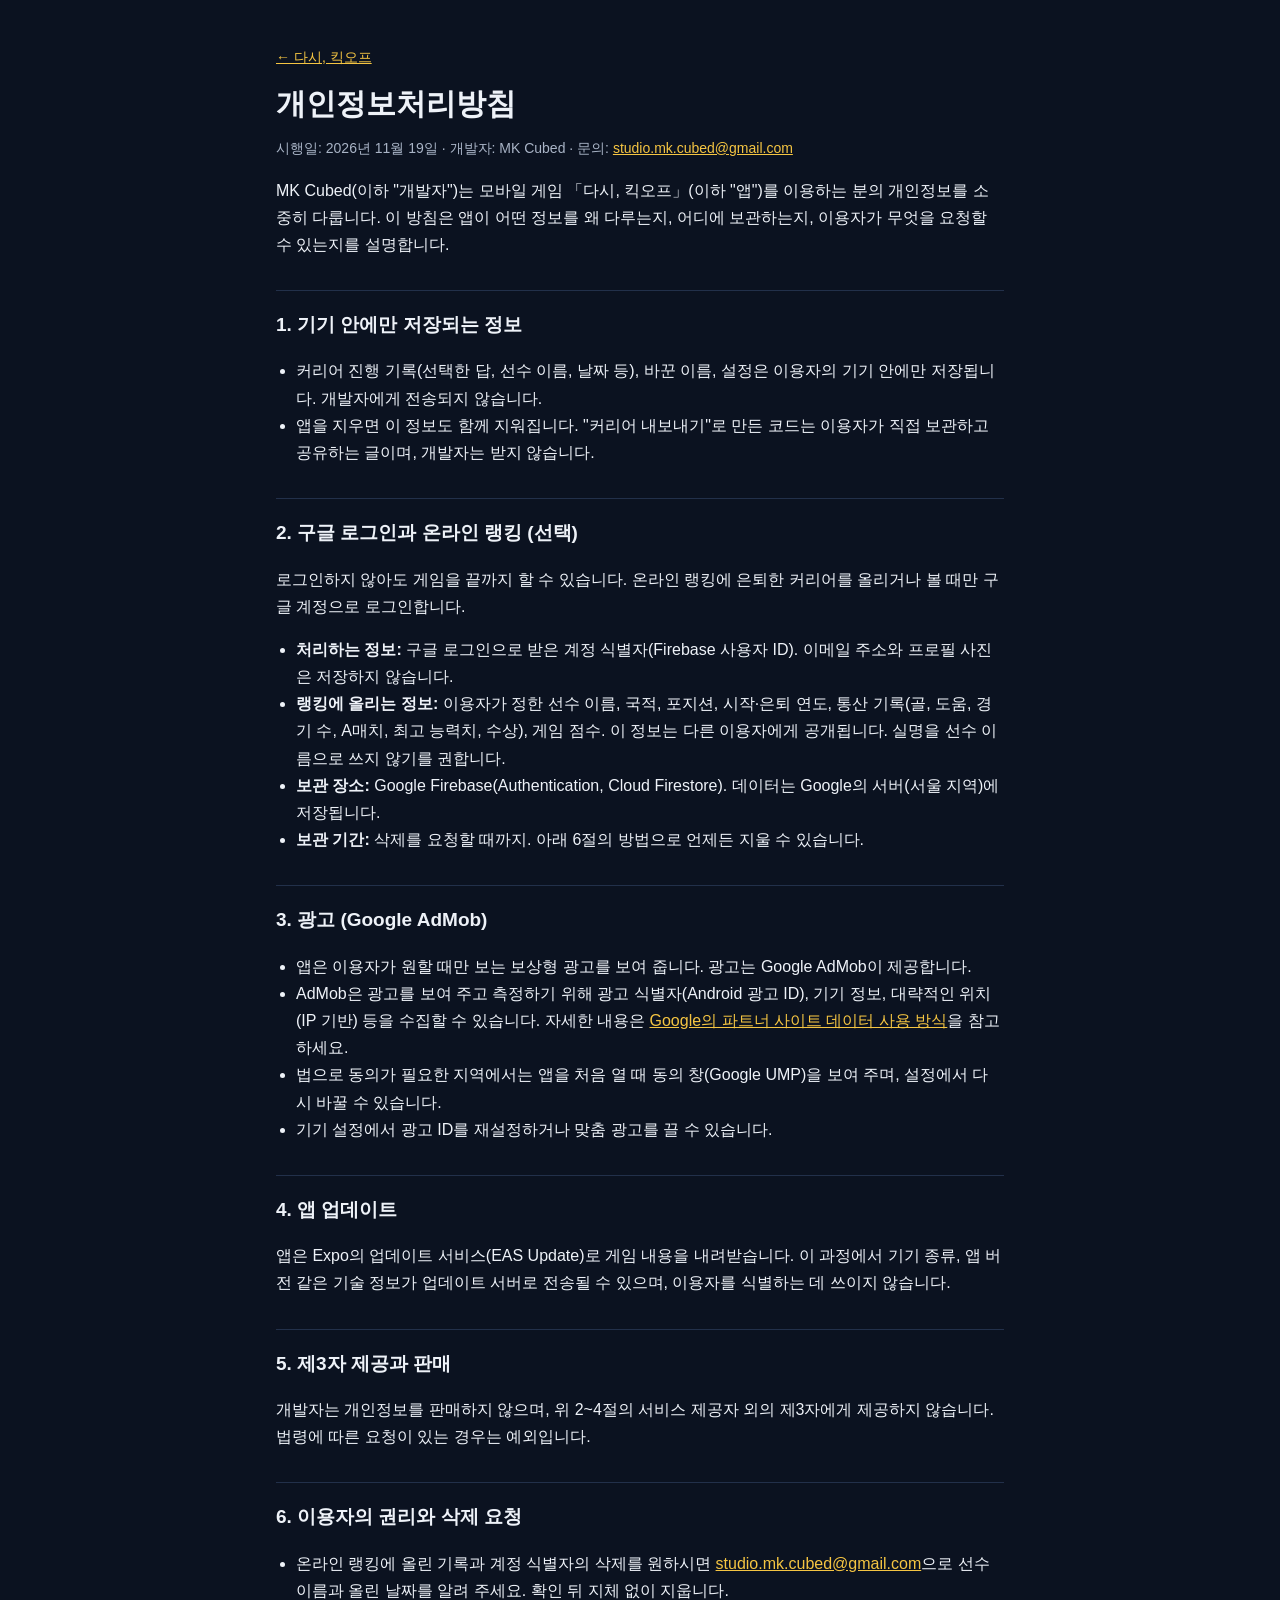
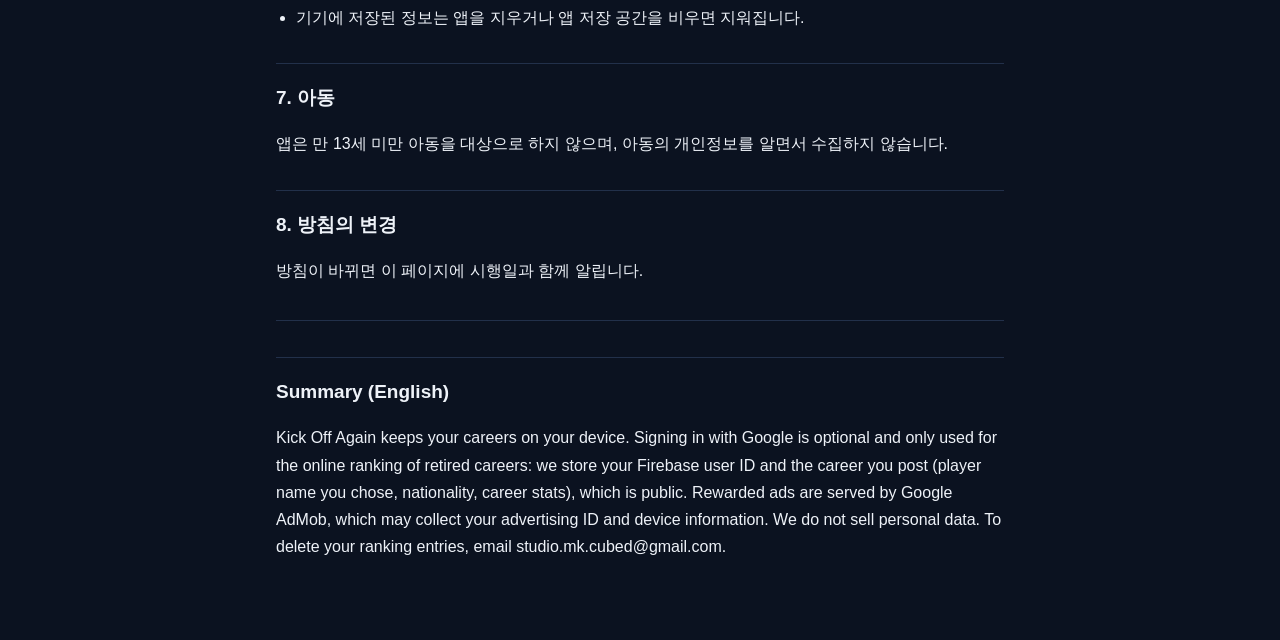
==== privacy.html @ 7a7c6379 "Add files via upload" ====
<!doctype html>
<html lang="ko">
<head>
<meta charset="utf-8">
<meta name="viewport" content="width=device-width, initial-scale=1">
<title>개인정보처리방침 · 다시, 킥오프</title>
<link rel="stylesheet" href="style.css">
</head>
<body>
<main>
<p class="back"><a href="./">← 다시, 킥오프</a></p>
<h1>개인정보처리방침</h1>
<p class="meta">시행일: 2026년 11월 19일 · 개발자: MK Cubed · 문의: <a href="mailto:studio.mk.cubed@gmail.com">studio.mk.cubed@gmail.com</a></p>

<p>MK Cubed(이하 "개발자")는 모바일 게임 「다시, 킥오프」(이하 "앱")를 이용하는 분의 개인정보를 소중히 다룹니다. 이 방침은 앱이 어떤 정보를 왜 다루는지, 어디에 보관하는지, 이용자가 무엇을 요청할 수 있는지를 설명합니다.</p>

<h2>1. 기기 안에만 저장되는 정보</h2>
<ul>
<li>커리어 진행 기록(선택한 답, 선수 이름, 날짜 등), 바꾼 이름, 설정은 이용자의 기기 안에만 저장됩니다. 개발자에게 전송되지 않습니다.</li>
<li>앱을 지우면 이 정보도 함께 지워집니다. "커리어 내보내기"로 만든 코드는 이용자가 직접 보관하고 공유하는 글이며, 개발자는 받지 않습니다.</li>
</ul>

<h2>2. 구글 로그인과 온라인 랭킹 (선택)</h2>
<p>로그인하지 않아도 게임을 끝까지 할 수 있습니다. 온라인 랭킹에 은퇴한 커리어를 올리거나 볼 때만 구글 계정으로 로그인합니다.</p>
<ul>
<li><b>처리하는 정보:</b> 구글 로그인으로 받은 계정 식별자(Firebase 사용자 ID). 이메일 주소와 프로필 사진은 저장하지 않습니다.</li>
<li><b>랭킹에 올리는 정보:</b> 이용자가 정한 선수 이름, 국적, 포지션, 시작·은퇴 연도, 통산 기록(골, 도움, 경기 수, A매치, 최고 능력치, 수상), 게임 점수. 이 정보는 다른 이용자에게 공개됩니다. 실명을 선수 이름으로 쓰지 않기를 권합니다.</li>
<li><b>보관 장소:</b> Google Firebase(Authentication, Cloud Firestore). 데이터는 Google의 서버(서울 지역)에 저장됩니다.</li>
<li><b>보관 기간:</b> 삭제를 요청할 때까지. 아래 6절의 방법으로 언제든 지울 수 있습니다.</li>
</ul>

<h2>3. 광고 (Google AdMob)</h2>
<ul>
<li>앱은 이용자가 원할 때만 보는 보상형 광고를 보여 줍니다. 광고는 Google AdMob이 제공합니다.</li>
<li>AdMob은 광고를 보여 주고 측정하기 위해 광고 식별자(Android 광고 ID), 기기 정보, 대략적인 위치(IP 기반) 등을 수집할 수 있습니다. 자세한 내용은 <a href="https://policies.google.com/technologies/partner-sites">Google의 파트너 사이트 데이터 사용 방식</a>을 참고하세요.</li>
<li>법으로 동의가 필요한 지역에서는 앱을 처음 열 때 동의 창(Google UMP)을 보여 주며, 설정에서 다시 바꿀 수 있습니다.</li>
<li>기기 설정에서 광고 ID를 재설정하거나 맞춤 광고를 끌 수 있습니다.</li>
</ul>

<h2>4. 앱 업데이트</h2>
<p>앱은 Expo의 업데이트 서비스(EAS Update)로 게임 내용을 내려받습니다. 이 과정에서 기기 종류, 앱 버전 같은 기술 정보가 업데이트 서버로 전송될 수 있으며, 이용자를 식별하는 데 쓰이지 않습니다.</p>

<h2>5. 제3자 제공과 판매</h2>
<p>개발자는 개인정보를 판매하지 않으며, 위 2~4절의 서비스 제공자 외의 제3자에게 제공하지 않습니다. 법령에 따른 요청이 있는 경우는 예외입니다.</p>

<h2>6. 이용자의 권리와 삭제 요청</h2>
<ul>
<li>온라인 랭킹에 올린 기록과 계정 식별자의 삭제를 원하시면 <a href="mailto:studio.mk.cubed@gmail.com">studio.mk.cubed@gmail.com</a>으로 선수 이름과 올린 날짜를 알려 주세요. 확인 뒤 지체 없이 지웁니다.</li>
<li>기기에 저장된 정보는 앱을 지우거나 앱 저장 공간을 비우면 지워집니다.</li>
</ul>

<h2>7. 아동</h2>
<p>앱은 만 13세 미만 아동을 대상으로 하지 않으며, 아동의 개인정보를 알면서 수집하지 않습니다.</p>

<h2>8. 방침의 변경</h2>
<p>방침이 바뀌면 이 페이지에 시행일과 함께 알립니다.</p>

<hr>
<h2 lang="en">Summary (English)</h2>
<p lang="en">Kick Off Again keeps your careers on your device. Signing in with Google is optional and only used for the online ranking of retired careers: we store your Firebase user ID and the career you post (player name you chose, nationality, career stats), which is public. Rewarded ads are served by Google AdMob, which may collect your advertising ID and device information. We do not sell personal data. To delete your ranking entries, email studio.mk.cubed@gmail.com.</p>
</main>
</body>
</html>
---- style.css ----
:root { --bg: #0B1220; --ink: #EEF2F8; --soft: #A9B4C6; --accent: #F5C542; --line: #22304A; }
* { box-sizing: border-box; }
body { margin: 0; background: var(--bg); color: var(--ink); font: 16px/1.7 -apple-system, "Apple SD Gothic Neo", "Noto Sans KR", "Malgun Gothic", sans-serif; }
main { max-width: 760px; margin: 0 auto; padding: 32px 16px 64px; }
h1 { font-size: 30px; line-height: 1.3; margin: 8px 0; }
h2 { font-size: 19px; margin-top: 32px; border-top: 1px solid var(--line); padding-top: 18px; }
a { color: var(--accent); }
ul { padding-left: 20px; }
.studio, .tag, .meta, .small, .back { color: var(--soft); font-size: 14px; }
.tag { letter-spacing: 3px; margin-top: 0; }
.links { margin-top: 28px; }
hr { border: 0; border-top: 1px solid var(--line); margin: 36px 0; }
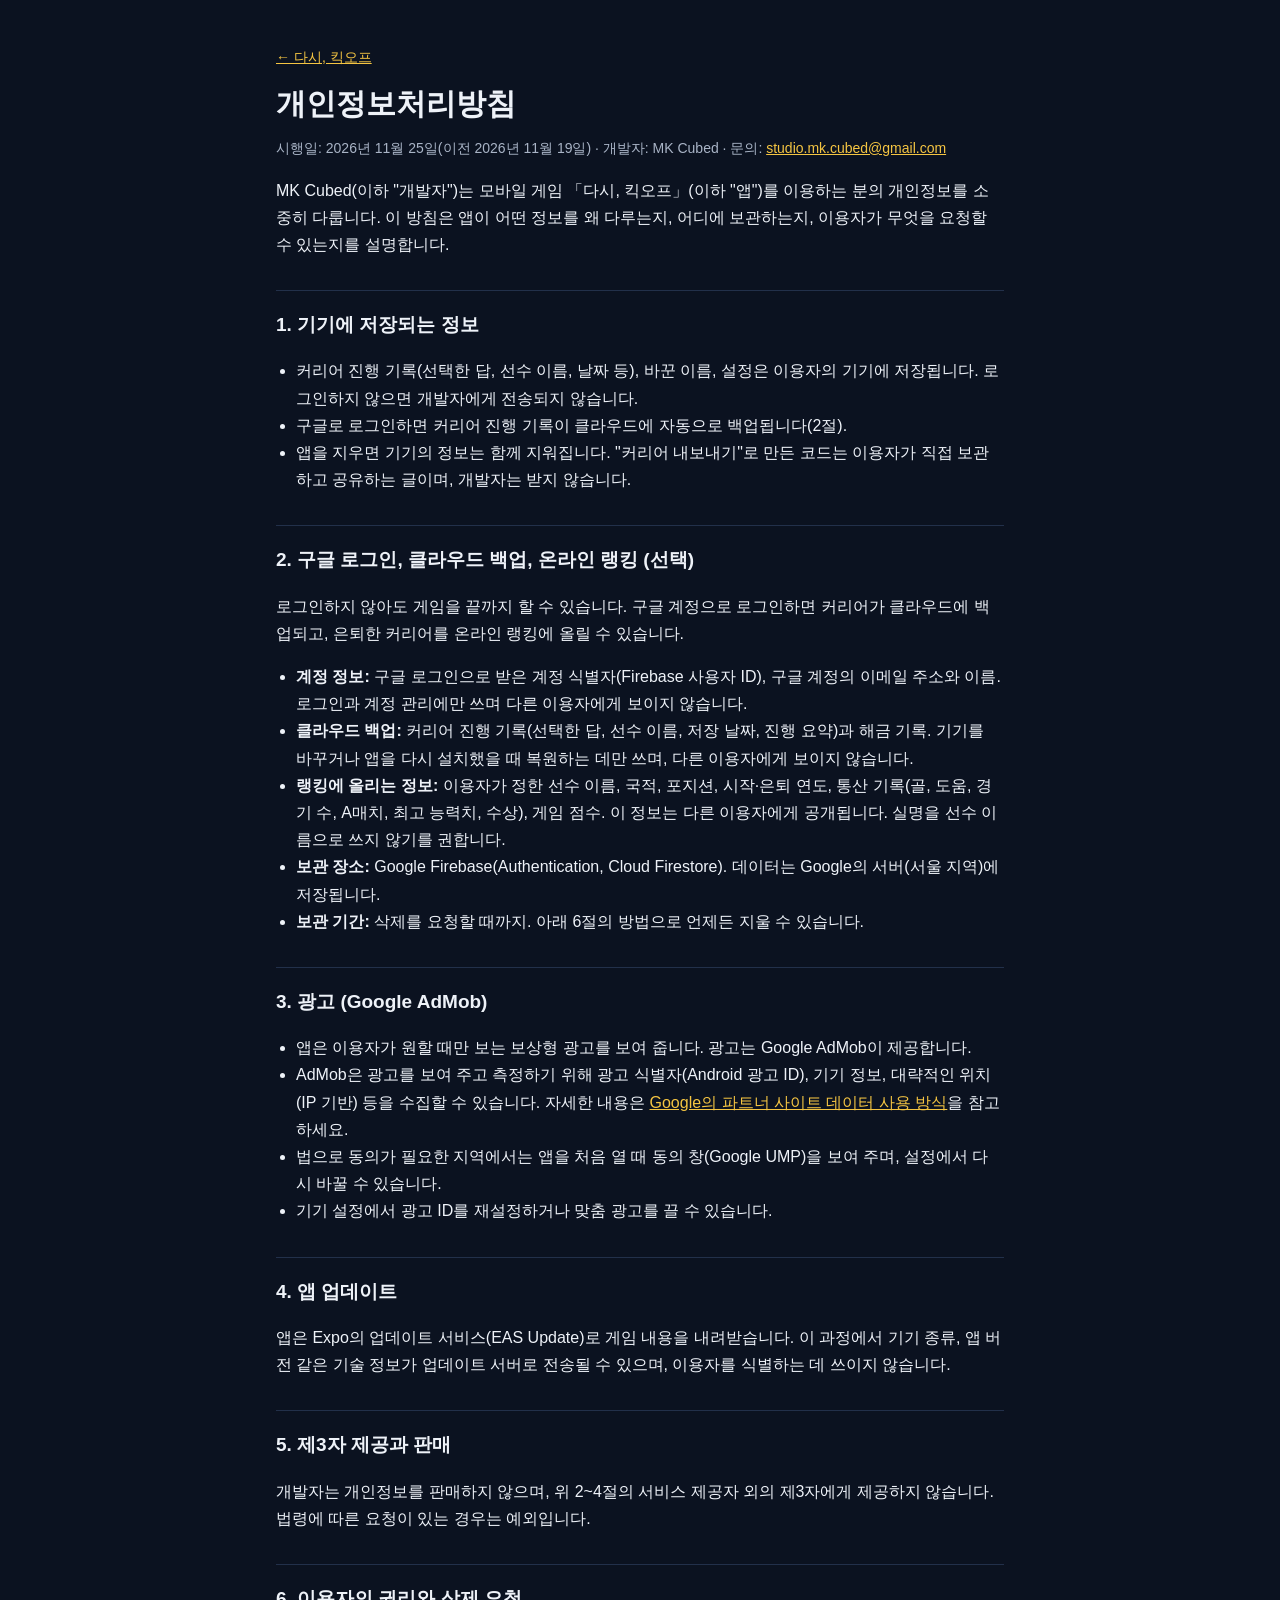
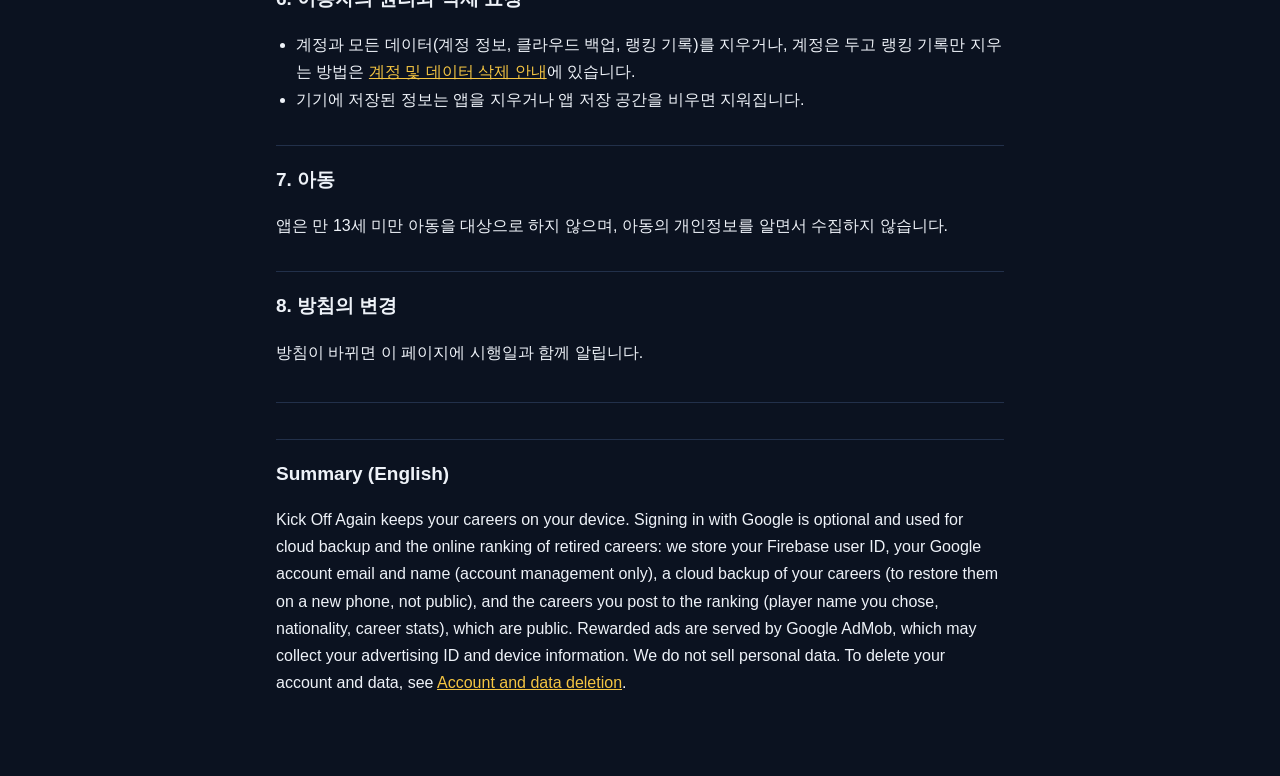
==== commit b65d18e3: "Privacy policy: cloud backup and Google account email/name; account and data deletion page" ====
--- a/privacy.html
+++ b/privacy.html
@@ -10,20 +10,22 @@
 <main>
 <p class="back"><a href="./">← 다시, 킥오프</a></p>
 <h1>개인정보처리방침</h1>
-<p class="meta">시행일: 2026년 11월 19일 · 개발자: MK Cubed · 문의: <a href="mailto:studio.mk.cubed@gmail.com">studio.mk.cubed@gmail.com</a></p>
+<p class="meta">시행일: 2026년 11월 25일(이전 2026년 11월 19일) · 개발자: MK Cubed · 문의: <a href="mailto:studio.mk.cubed@gmail.com">studio.mk.cubed@gmail.com</a></p>
 
 <p>MK Cubed(이하 "개발자")는 모바일 게임 「다시, 킥오프」(이하 "앱")를 이용하는 분의 개인정보를 소중히 다룹니다. 이 방침은 앱이 어떤 정보를 왜 다루는지, 어디에 보관하는지, 이용자가 무엇을 요청할 수 있는지를 설명합니다.</p>
 
-<h2>1. 기기 안에만 저장되는 정보</h2>
+<h2>1. 기기에 저장되는 정보</h2>
 <ul>
-<li>커리어 진행 기록(선택한 답, 선수 이름, 날짜 등), 바꾼 이름, 설정은 이용자의 기기 안에만 저장됩니다. 개발자에게 전송되지 않습니다.</li>
-<li>앱을 지우면 이 정보도 함께 지워집니다. "커리어 내보내기"로 만든 코드는 이용자가 직접 보관하고 공유하는 글이며, 개발자는 받지 않습니다.</li>
+<li>커리어 진행 기록(선택한 답, 선수 이름, 날짜 등), 바꾼 이름, 설정은 이용자의 기기에 저장됩니다. 로그인하지 않으면 개발자에게 전송되지 않습니다.</li>
+<li>구글로 로그인하면 커리어 진행 기록이 클라우드에 자동으로 백업됩니다(2절).</li>
+<li>앱을 지우면 기기의 정보는 함께 지워집니다. "커리어 내보내기"로 만든 코드는 이용자가 직접 보관하고 공유하는 글이며, 개발자는 받지 않습니다.</li>
 </ul>
 
-<h2>2. 구글 로그인과 온라인 랭킹 (선택)</h2>
-<p>로그인하지 않아도 게임을 끝까지 할 수 있습니다. 온라인 랭킹에 은퇴한 커리어를 올리거나 볼 때만 구글 계정으로 로그인합니다.</p>
+<h2>2. 구글 로그인, 클라우드 백업, 온라인 랭킹 (선택)</h2>
+<p>로그인하지 않아도 게임을 끝까지 할 수 있습니다. 구글 계정으로 로그인하면 커리어가 클라우드에 백업되고, 은퇴한 커리어를 온라인 랭킹에 올릴 수 있습니다.</p>
 <ul>
-<li><b>처리하는 정보:</b> 구글 로그인으로 받은 계정 식별자(Firebase 사용자 ID). 이메일 주소와 프로필 사진은 저장하지 않습니다.</li>
+<li><b>계정 정보:</b> 구글 로그인으로 받은 계정 식별자(Firebase 사용자 ID), 구글 계정의 이메일 주소와 이름. 로그인과 계정 관리에만 쓰며 다른 이용자에게 보이지 않습니다.</li>
+<li><b>클라우드 백업:</b> 커리어 진행 기록(선택한 답, 선수 이름, 저장 날짜, 진행 요약)과 해금 기록. 기기를 바꾸거나 앱을 다시 설치했을 때 복원하는 데만 쓰며, 다른 이용자에게 보이지 않습니다.</li>
 <li><b>랭킹에 올리는 정보:</b> 이용자가 정한 선수 이름, 국적, 포지션, 시작·은퇴 연도, 통산 기록(골, 도움, 경기 수, A매치, 최고 능력치, 수상), 게임 점수. 이 정보는 다른 이용자에게 공개됩니다. 실명을 선수 이름으로 쓰지 않기를 권합니다.</li>
 <li><b>보관 장소:</b> Google Firebase(Authentication, Cloud Firestore). 데이터는 Google의 서버(서울 지역)에 저장됩니다.</li>
 <li><b>보관 기간:</b> 삭제를 요청할 때까지. 아래 6절의 방법으로 언제든 지울 수 있습니다.</li>
@@ -45,7 +47,7 @@
 
 <h2>6. 이용자의 권리와 삭제 요청</h2>
 <ul>
-<li>온라인 랭킹에 올린 기록과 계정 식별자의 삭제를 원하시면 <a href="mailto:studio.mk.cubed@gmail.com">studio.mk.cubed@gmail.com</a>으로 선수 이름과 올린 날짜를 알려 주세요. 확인 뒤 지체 없이 지웁니다.</li>
+<li>계정과 모든 데이터(계정 정보, 클라우드 백업, 랭킹 기록)를 지우거나, 계정은 두고 랭킹 기록만 지우는 방법은 <a href="delete-account.html">계정 및 데이터 삭제 안내</a>에 있습니다.</li>
 <li>기기에 저장된 정보는 앱을 지우거나 앱 저장 공간을 비우면 지워집니다.</li>
 </ul>
 
@@ -57,7 +59,7 @@
 
 <hr>
 <h2 lang="en">Summary (English)</h2>
-<p lang="en">Kick Off Again keeps your careers on your device. Signing in with Google is optional and only used for the online ranking of retired careers: we store your Firebase user ID and the career you post (player name you chose, nationality, career stats), which is public. Rewarded ads are served by Google AdMob, which may collect your advertising ID and device information. We do not sell personal data. To delete your ranking entries, email studio.mk.cubed@gmail.com.</p>
+<p lang="en">Kick Off Again keeps your careers on your device. Signing in with Google is optional and used for cloud backup and the online ranking of retired careers: we store your Firebase user ID, your Google account email and name (account management only), a cloud backup of your careers (to restore them on a new phone, not public), and the careers you post to the ranking (player name you chose, nationality, career stats), which are public. Rewarded ads are served by Google AdMob, which may collect your advertising ID and device information. We do not sell personal data. To delete your account and data, see <a href="delete-account.html">Account and data deletion</a>.</p>
 </main>
 </body>
 </html>
